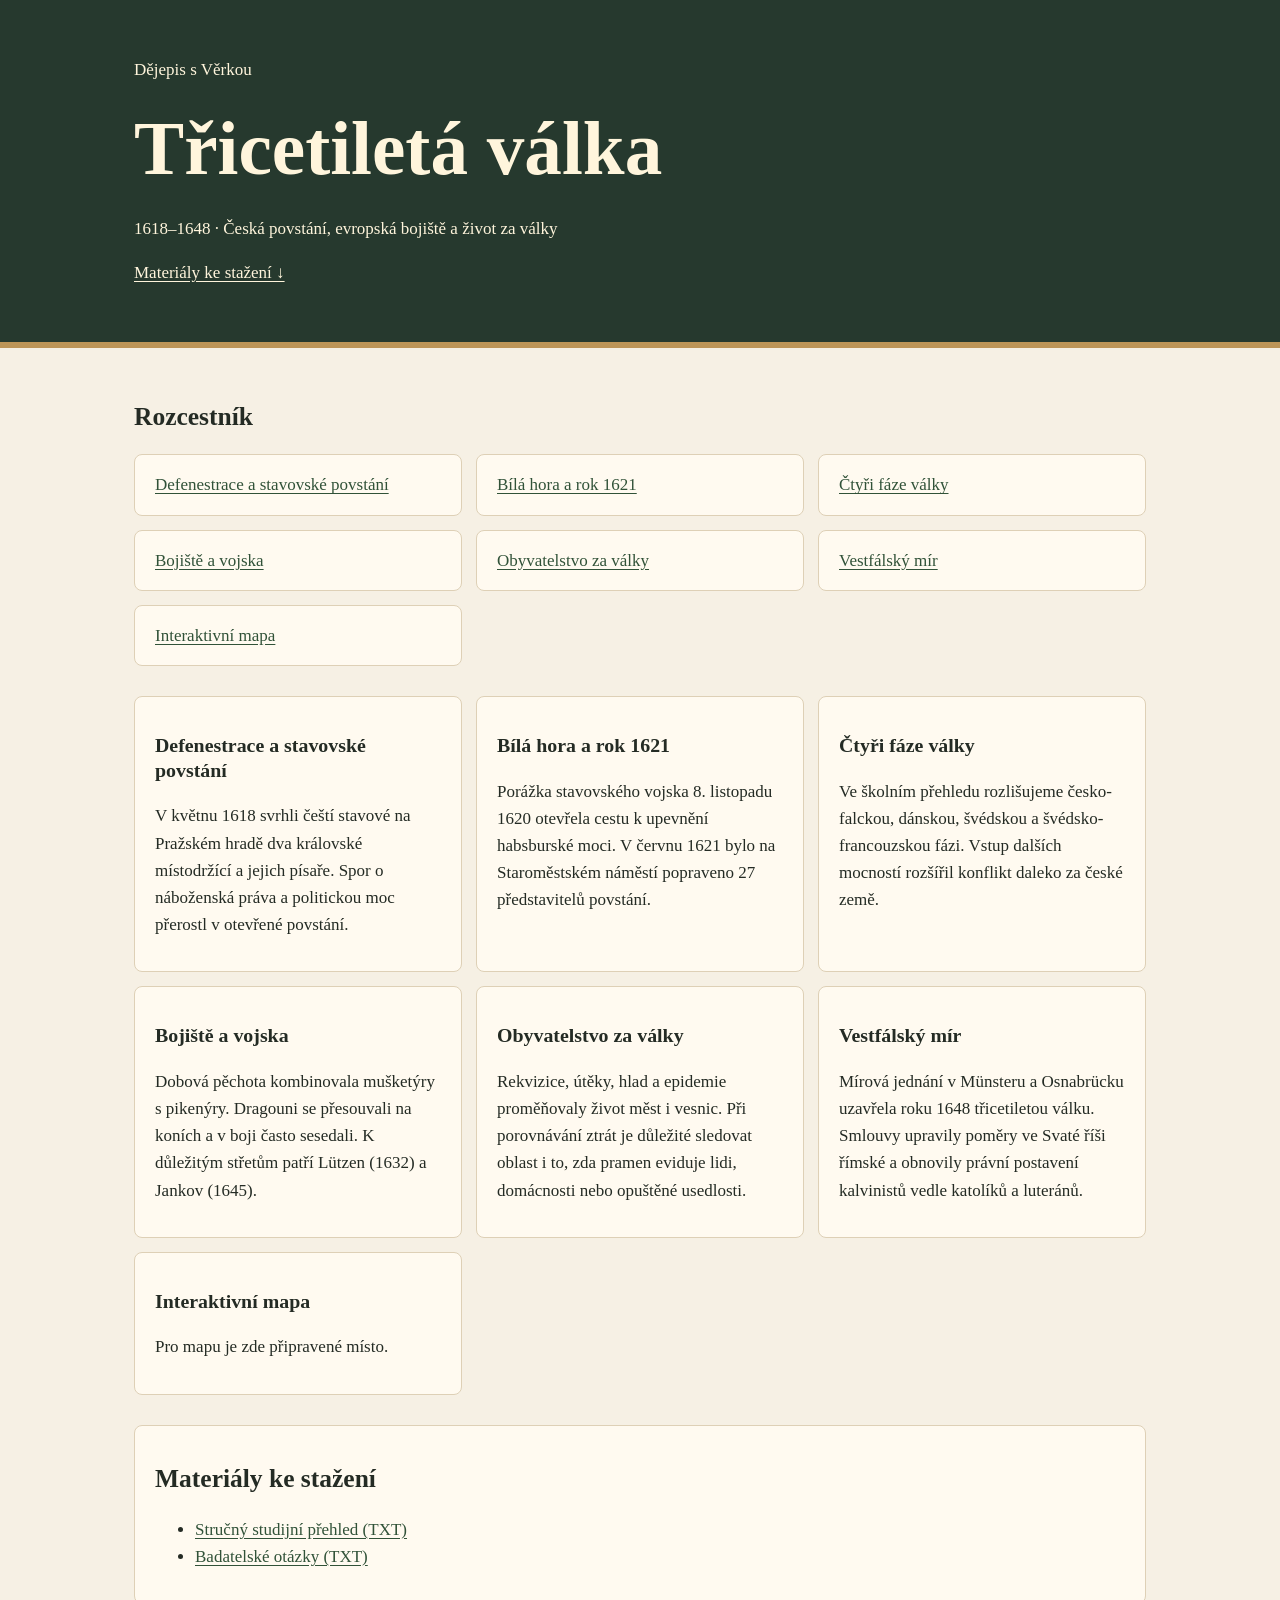
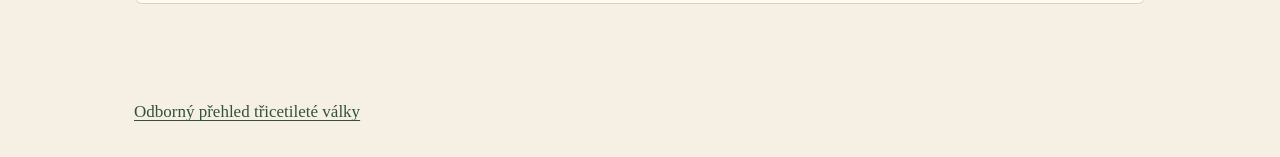
==== docs/index.html @ de4cd131 "Přidat docs/index.html" ====
<!doctype html>
<html lang="cs"><meta charset="utf-8"><meta name="viewport" content="width=device-width, initial-scale=1"><title>Dějepis s Věrkou | Třicetiletá válka</title><style>*{box-sizing:border-box}body{margin:0;background:#f6f0e4;color:#242b24;font:17px/1.6 Georgia,serif}main,header>div,footer{max-width:1060px;margin:auto;padding:32px 24px}header{background:#26392e;color:#fff5dc;border-bottom:6px solid #bd9557}header>div{padding-block:56px}h1{font-size:clamp(2.4rem,7vw,4.7rem);line-height:1.05;margin:.35em 0}h2,h3{line-height:1.25}nav ul,.topics{display:grid;grid-template-columns:repeat(auto-fit,minmax(min(100%,260px),1fr));gap:14px;padding:0}nav li,.topics article,.downloads{list-style:none;background:#fffaf0;border:1px solid #ded0b6;border-radius:8px;padding:16px 20px}a{color:#315238;text-underline-offset:.2em}header a{color:#fff5dc}section{margin-block:30px}article{scroll-margin-top:20px}a:focus-visible{outline:3px solid #ab691e;outline-offset:4px}</style>
<body><header><div><span>Dějepis s Věrkou</span><h1>Třicetiletá válka</h1><p>1618–1648 · Česká povstání, evropská bojiště a život za války</p><a href="#materialy">Materiály ke stažení ↓</a></div></header>
<main><nav aria-label="Témata"><h2>Rozcestník</h2><ul><li><a href="#defenestrace">Defenestrace a stavovské povstání</a></li><li><a href="#bila-hora">Bílá hora a rok 1621</a></li><li><a href="#faze">Čtyři fáze války</a></li><li><a href="#bitvy">Bojiště a vojska</a></li><li><a href="#obyvatelstvo">Obyvatelstvo za války</a></li><li><a href="#mir">Vestfálský mír</a></li><li><a href="#mapa">Interaktivní mapa</a></li></ul></nav>
<section aria-label="Přehled témat" class="topics"><article id="defenestrace"><h3>Defenestrace a stavovské povstání</h3><p>V květnu 1618 svrhli čeští stavové na Pražském hradě dva královské místodržící a jejich písaře. Spor o náboženská práva a politickou moc přerostl v otevřené povstání.</p></article><article id="bila-hora"><h3>Bílá hora a rok 1621</h3><p>Porážka stavovského vojska 8. listopadu 1620 otevřela cestu k upevnění habsburské moci. V červnu 1621 bylo na Staroměstském náměstí popraveno 27 představitelů povstání.</p></article><article id="faze"><h3>Čtyři fáze války</h3><p>Ve školním přehledu rozlišujeme česko-falckou, dánskou, švédskou a švédsko-francouzskou fázi. Vstup dalších mocností rozšířil konflikt daleko za české země.</p></article><article id="bitvy"><h3>Bojiště a vojska</h3><p>Dobová pěchota kombinovala mušketýry s pikenýry. Dragouni se přesouvali na koních a v boji často sesedali. K důležitým střetům patří Lützen (1632) a Jankov (1645).</p></article><article id="obyvatelstvo"><h3>Obyvatelstvo za války</h3><p>Rekvizice, útěky, hlad a epidemie proměňovaly život měst i vesnic. Při porovnávání ztrát je důležité sledovat oblast i to, zda pramen eviduje lidi, domácnosti nebo opuštěné usedlosti.</p></article><article id="mir"><h3>Vestfálský mír</h3><p>Mírová jednání v Münsteru a Osnabrücku uzavřela roku 1648 třicetiletou válku. Smlouvy upravily poměry ve Svaté říši římské a obnovily právní postavení kalvinistů vedle katolíků a luteránů.</p></article><article id="mapa"><h3>Interaktivní mapa</h3><p>Pro mapu je zde připravené místo.</p></article></section>
<section id="materialy" class="downloads"><h2>Materiály ke stažení</h2><ul><li><a href="materialy/prehled-tricetilete-valky.txt" download>Stručný studijní přehled (TXT)</a></li><li><a href="materialy/badatelske-otazky.txt" download>Badatelské otázky (TXT)</a></li></ul></section>
</main><footer><a href="https://onlinelibrary.wiley.com/doi/10.1002/9781444338232.wbeow627">Odborný přehled třicetileté války</a></footer></body></html>
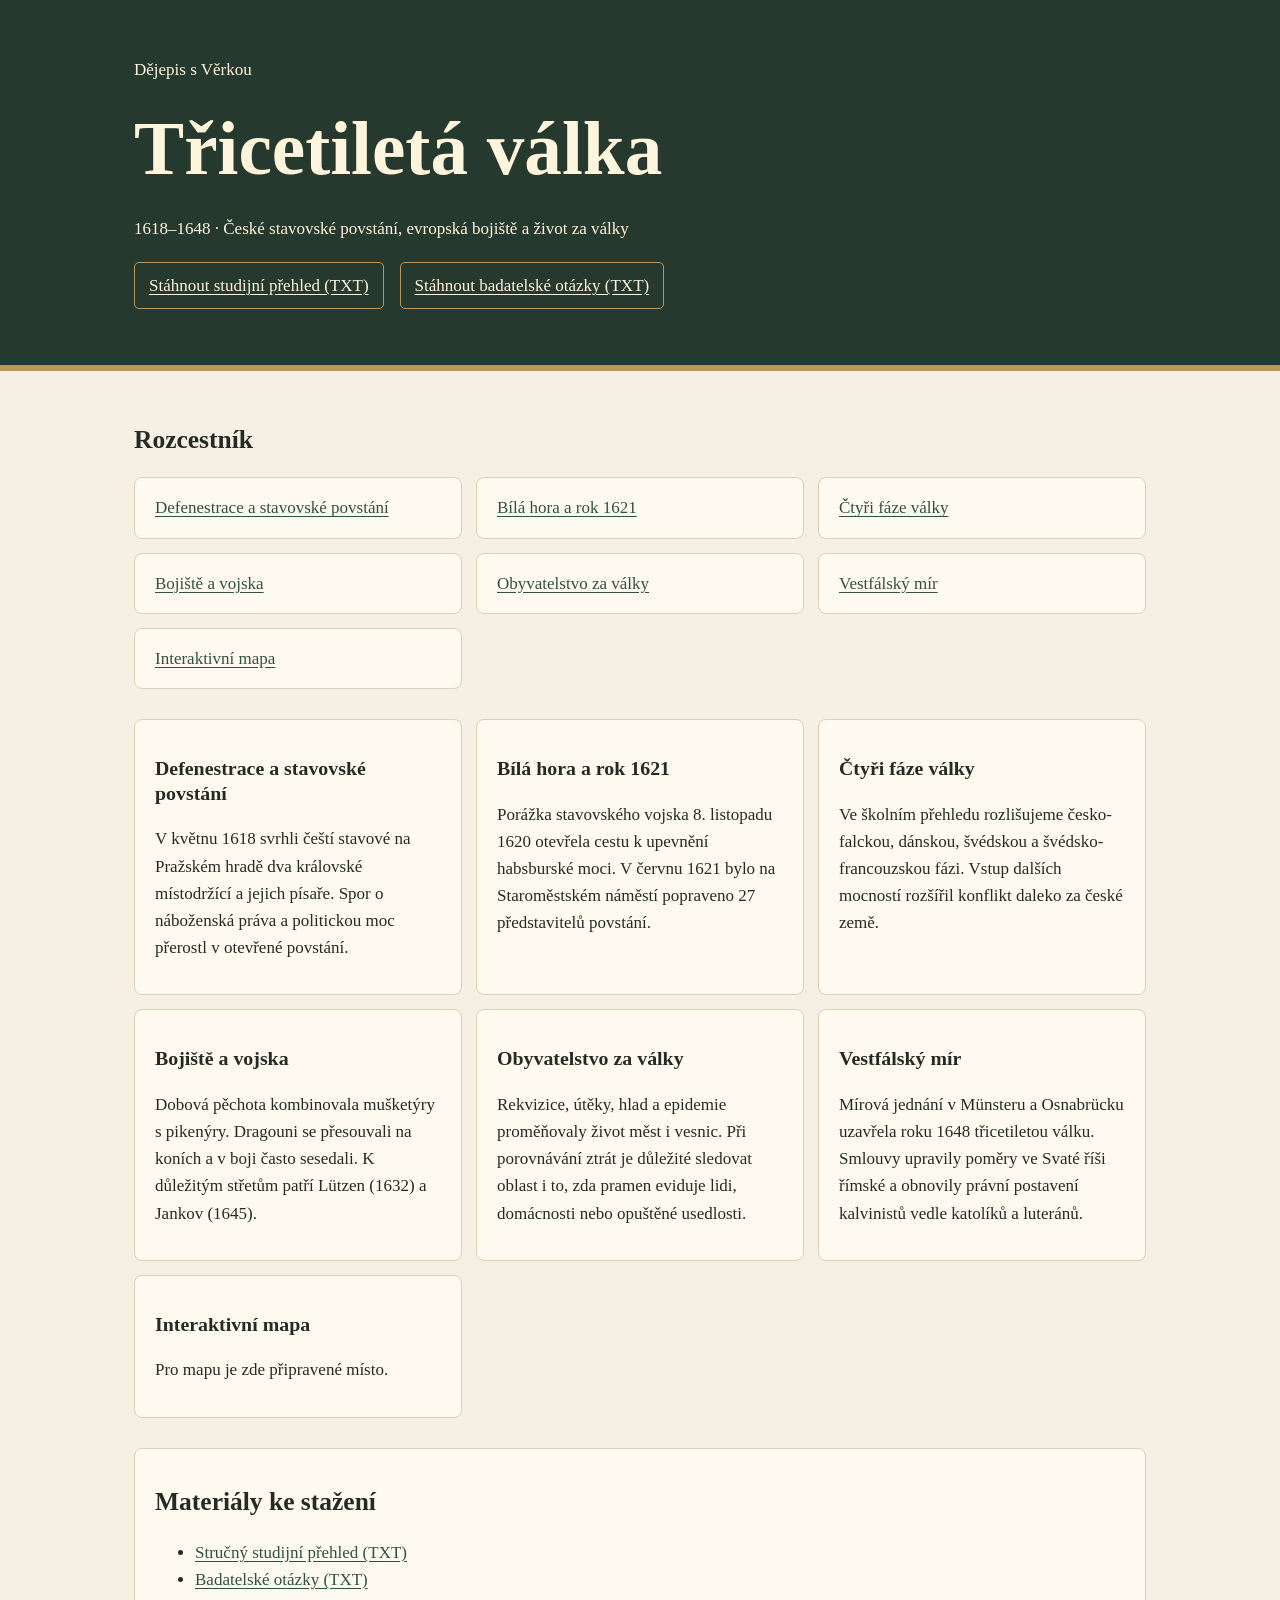
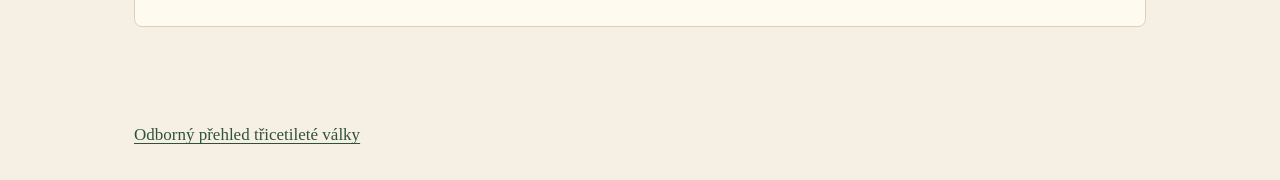
==== commit 1d3a91d3: "Zviditelnit materiály a uspořádat soubory webu" ====
--- a/docs/index.html
+++ b/docs/index.html
@@ -1,7 +1,7 @@
 <!doctype html>
-<html lang="cs"><meta charset="utf-8"><meta name="viewport" content="width=device-width, initial-scale=1"><title>Dějepis s Věrkou | Třicetiletá válka</title><style>*{box-sizing:border-box}body{margin:0;background:#f6f0e4;color:#242b24;font:17px/1.6 Georgia,serif}main,header>div,footer{max-width:1060px;margin:auto;padding:32px 24px}header{background:#26392e;color:#fff5dc;border-bottom:6px solid #bd9557}header>div{padding-block:56px}h1{font-size:clamp(2.4rem,7vw,4.7rem);line-height:1.05;margin:.35em 0}h2,h3{line-height:1.25}nav ul,.topics{display:grid;grid-template-columns:repeat(auto-fit,minmax(min(100%,260px),1fr));gap:14px;padding:0}nav li,.topics article,.downloads{list-style:none;background:#fffaf0;border:1px solid #ded0b6;border-radius:8px;padding:16px 20px}a{color:#315238;text-underline-offset:.2em}header a{color:#fff5dc}section{margin-block:30px}article{scroll-margin-top:20px}a:focus-visible{outline:3px solid #ab691e;outline-offset:4px}</style>
-<body><header><div><span>Dějepis s Věrkou</span><h1>Třicetiletá válka</h1><p>1618–1648 · Česká povstání, evropská bojiště a život za války</p><a href="#materialy">Materiály ke stažení ↓</a></div></header>
+<html lang="cs"><meta charset="utf-8"><meta name="viewport" content="width=device-width, initial-scale=1"><title>Dějepis s Věrkou | Třicetiletá válka</title><link rel="stylesheet" href="assets/css/site.css">
+<body><header><div><span>Dějepis s Věrkou</span><h1>Třicetiletá válka</h1><p>1618–1648 · České stavovské povstání, evropská bojiště a život za války</p><div class="download-links" aria-label="Materiály ke stažení"><a href="materialy/tricetileta-valka/prehled-tricetilete-valky.txt" download>Stáhnout studijní přehled (TXT)</a><a href="materialy/tricetileta-valka/badatelske-otazky.txt" download>Stáhnout badatelské otázky (TXT)</a></div></div></header>
 <main><nav aria-label="Témata"><h2>Rozcestník</h2><ul><li><a href="#defenestrace">Defenestrace a stavovské povstání</a></li><li><a href="#bila-hora">Bílá hora a rok 1621</a></li><li><a href="#faze">Čtyři fáze války</a></li><li><a href="#bitvy">Bojiště a vojska</a></li><li><a href="#obyvatelstvo">Obyvatelstvo za války</a></li><li><a href="#mir">Vestfálský mír</a></li><li><a href="#mapa">Interaktivní mapa</a></li></ul></nav>
 <section aria-label="Přehled témat" class="topics"><article id="defenestrace"><h3>Defenestrace a stavovské povstání</h3><p>V květnu 1618 svrhli čeští stavové na Pražském hradě dva královské místodržící a jejich písaře. Spor o náboženská práva a politickou moc přerostl v otevřené povstání.</p></article><article id="bila-hora"><h3>Bílá hora a rok 1621</h3><p>Porážka stavovského vojska 8. listopadu 1620 otevřela cestu k upevnění habsburské moci. V červnu 1621 bylo na Staroměstském náměstí popraveno 27 představitelů povstání.</p></article><article id="faze"><h3>Čtyři fáze války</h3><p>Ve školním přehledu rozlišujeme česko-falckou, dánskou, švédskou a švédsko-francouzskou fázi. Vstup dalších mocností rozšířil konflikt daleko za české země.</p></article><article id="bitvy"><h3>Bojiště a vojska</h3><p>Dobová pěchota kombinovala mušketýry s pikenýry. Dragouni se přesouvali na koních a v boji často sesedali. K důležitým střetům patří Lützen (1632) a Jankov (1645).</p></article><article id="obyvatelstvo"><h3>Obyvatelstvo za války</h3><p>Rekvizice, útěky, hlad a epidemie proměňovaly život měst i vesnic. Při porovnávání ztrát je důležité sledovat oblast i to, zda pramen eviduje lidi, domácnosti nebo opuštěné usedlosti.</p></article><article id="mir"><h3>Vestfálský mír</h3><p>Mírová jednání v Münsteru a Osnabrücku uzavřela roku 1648 třicetiletou válku. Smlouvy upravily poměry ve Svaté říši římské a obnovily právní postavení kalvinistů vedle katolíků a luteránů.</p></article><article id="mapa"><h3>Interaktivní mapa</h3><p>Pro mapu je zde připravené místo.</p></article></section>
-<section id="materialy" class="downloads"><h2>Materiály ke stažení</h2><ul><li><a href="materialy/prehled-tricetilete-valky.txt" download>Stručný studijní přehled (TXT)</a></li><li><a href="materialy/badatelske-otazky.txt" download>Badatelské otázky (TXT)</a></li></ul></section>
+<section id="materialy" class="downloads"><h2>Materiály ke stažení</h2><ul><li><a href="materialy/tricetileta-valka/"prehled-tricetilete-valky.txt" download>Stručný studijní přehled (TXT)</a></li><li><a href="materialy/tricetileta-valka/"badatelske-otazky.txt" download>Badatelské otázky (TXT)</a></li></ul></section>
 </main><footer><a href="https://onlinelibrary.wiley.com/doi/10.1002/9781444338232.wbeow627">Odborný přehled třicetileté války</a></footer></body></html>
--- a/docs/assets/css/site.css
+++ b/docs/assets/css/site.css
@@ -0,0 +1,2 @@
+*{box-sizing:border-box}body{margin:0;background:#f6f0e4;color:#242b24;font:17px/1.6 Georgia,serif}main,header>div,footer{max-width:1060px;margin:auto;padding:32px 24px}header{background:#26392e;color:#fff5dc;border-bottom:6px solid #bd9557}header>div{padding-block:56px}h1{font-size:clamp(2.4rem,7vw,4.7rem);line-height:1.05;margin:.35em 0}h2,h3{line-height:1.25}nav ul,.topics{display:grid;grid-template-columns:repeat(auto-fit,minmax(min(100%,260px),1fr));gap:14px;padding:0}nav li,.topics article,.downloads{list-style:none;background:#fffaf0;border:1px solid #ded0b6;border-radius:8px;padding:16px 20px}a{color:#315238;text-underline-offset:.2em}header a{color:#fff5dc}section{margin-block:30px}article{scroll-margin-top:20px}a:focus-visible{outline:3px solid #ab691e;outline-offset:4px}
+.download-links{display:flex;flex-wrap:wrap;gap:10px 16px;margin-top:20px}.download-links a{display:inline-block;padding:9px 14px;border:1px solid #bd9557;border-radius:5px}
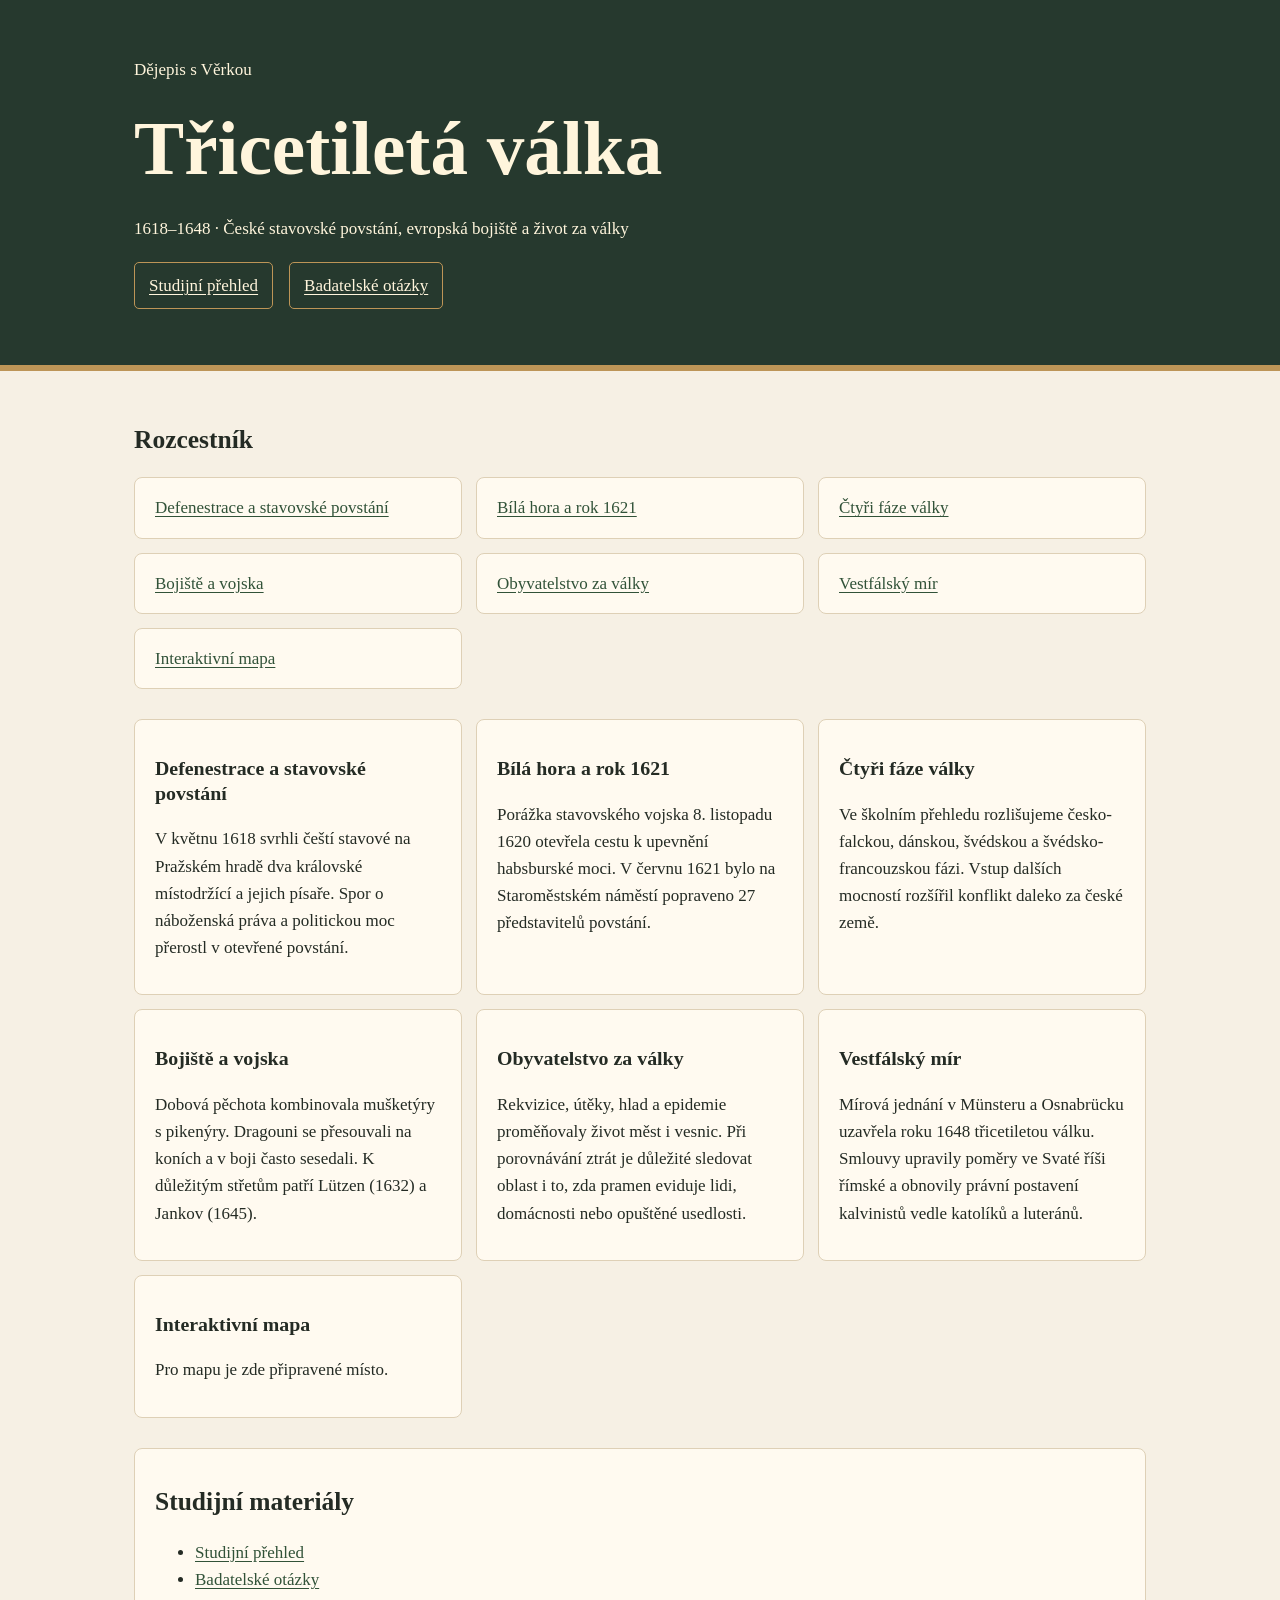
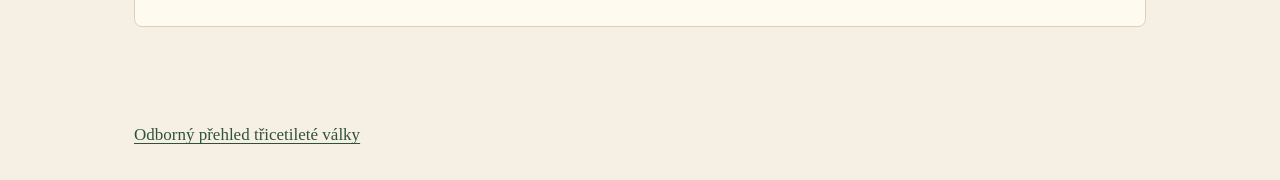
==== commit e48e4d9a: "Otevřít studijní materiály jako HTML stránky" ====
--- a/docs/index.html
+++ b/docs/index.html
@@ -1,7 +1,7 @@
 <!doctype html>
 <html lang="cs"><meta charset="utf-8"><meta name="viewport" content="width=device-width, initial-scale=1"><title>Dějepis s Věrkou | Třicetiletá válka</title><link rel="stylesheet" href="assets/css/site.css">
-<body><header><div><span>Dějepis s Věrkou</span><h1>Třicetiletá válka</h1><p>1618–1648 · České stavovské povstání, evropská bojiště a život za války</p><div class="download-links" aria-label="Materiály ke stažení"><a href="materialy/tricetileta-valka/prehled-tricetilete-valky.txt" download>Stáhnout studijní přehled (TXT)</a><a href="materialy/tricetileta-valka/badatelske-otazky.txt" download>Stáhnout badatelské otázky (TXT)</a></div></div></header>
+<body><header><div><span>Dějepis s Věrkou</span><h1>Třicetiletá válka</h1><p>1618–1648 · České stavovské povstání, evropská bojiště a život za války</p><nav class="download-links" aria-label="Studijní materiály"><a href="materialy/tricetileta-valka/prehled-tricetilete-valky.html">Studijní přehled</a><a href="materialy/tricetileta-valka/badatelske-otazky.html">Badatelské otázky</a></nav></div></header>
 <main><nav aria-label="Témata"><h2>Rozcestník</h2><ul><li><a href="#defenestrace">Defenestrace a stavovské povstání</a></li><li><a href="#bila-hora">Bílá hora a rok 1621</a></li><li><a href="#faze">Čtyři fáze války</a></li><li><a href="#bitvy">Bojiště a vojska</a></li><li><a href="#obyvatelstvo">Obyvatelstvo za války</a></li><li><a href="#mir">Vestfálský mír</a></li><li><a href="#mapa">Interaktivní mapa</a></li></ul></nav>
 <section aria-label="Přehled témat" class="topics"><article id="defenestrace"><h3>Defenestrace a stavovské povstání</h3><p>V květnu 1618 svrhli čeští stavové na Pražském hradě dva královské místodržící a jejich písaře. Spor o náboženská práva a politickou moc přerostl v otevřené povstání.</p></article><article id="bila-hora"><h3>Bílá hora a rok 1621</h3><p>Porážka stavovského vojska 8. listopadu 1620 otevřela cestu k upevnění habsburské moci. V červnu 1621 bylo na Staroměstském náměstí popraveno 27 představitelů povstání.</p></article><article id="faze"><h3>Čtyři fáze války</h3><p>Ve školním přehledu rozlišujeme česko-falckou, dánskou, švédskou a švédsko-francouzskou fázi. Vstup dalších mocností rozšířil konflikt daleko za české země.</p></article><article id="bitvy"><h3>Bojiště a vojska</h3><p>Dobová pěchota kombinovala mušketýry s pikenýry. Dragouni se přesouvali na koních a v boji často sesedali. K důležitým střetům patří Lützen (1632) a Jankov (1645).</p></article><article id="obyvatelstvo"><h3>Obyvatelstvo za války</h3><p>Rekvizice, útěky, hlad a epidemie proměňovaly život měst i vesnic. Při porovnávání ztrát je důležité sledovat oblast i to, zda pramen eviduje lidi, domácnosti nebo opuštěné usedlosti.</p></article><article id="mir"><h3>Vestfálský mír</h3><p>Mírová jednání v Münsteru a Osnabrücku uzavřela roku 1648 třicetiletou válku. Smlouvy upravily poměry ve Svaté říši římské a obnovily právní postavení kalvinistů vedle katolíků a luteránů.</p></article><article id="mapa"><h3>Interaktivní mapa</h3><p>Pro mapu je zde připravené místo.</p></article></section>
-<section id="materialy" class="downloads"><h2>Materiály ke stažení</h2><ul><li><a href="materialy/tricetileta-valka/"prehled-tricetilete-valky.txt" download>Stručný studijní přehled (TXT)</a></li><li><a href="materialy/tricetileta-valka/"badatelske-otazky.txt" download>Badatelské otázky (TXT)</a></li></ul></section>
+<section id="materialy" class="downloads"><h2>Studijní materiály</h2><ul><li><a href="materialy/tricetileta-valka/prehled-tricetilete-valky.html">Studijní přehled</a></li><li><a href="materialy/tricetileta-valka/badatelske-otazky.html">Badatelské otázky</a></li></ul></section>
 </main><footer><a href="https://onlinelibrary.wiley.com/doi/10.1002/9781444338232.wbeow627">Odborný přehled třicetileté války</a></footer></body></html>
